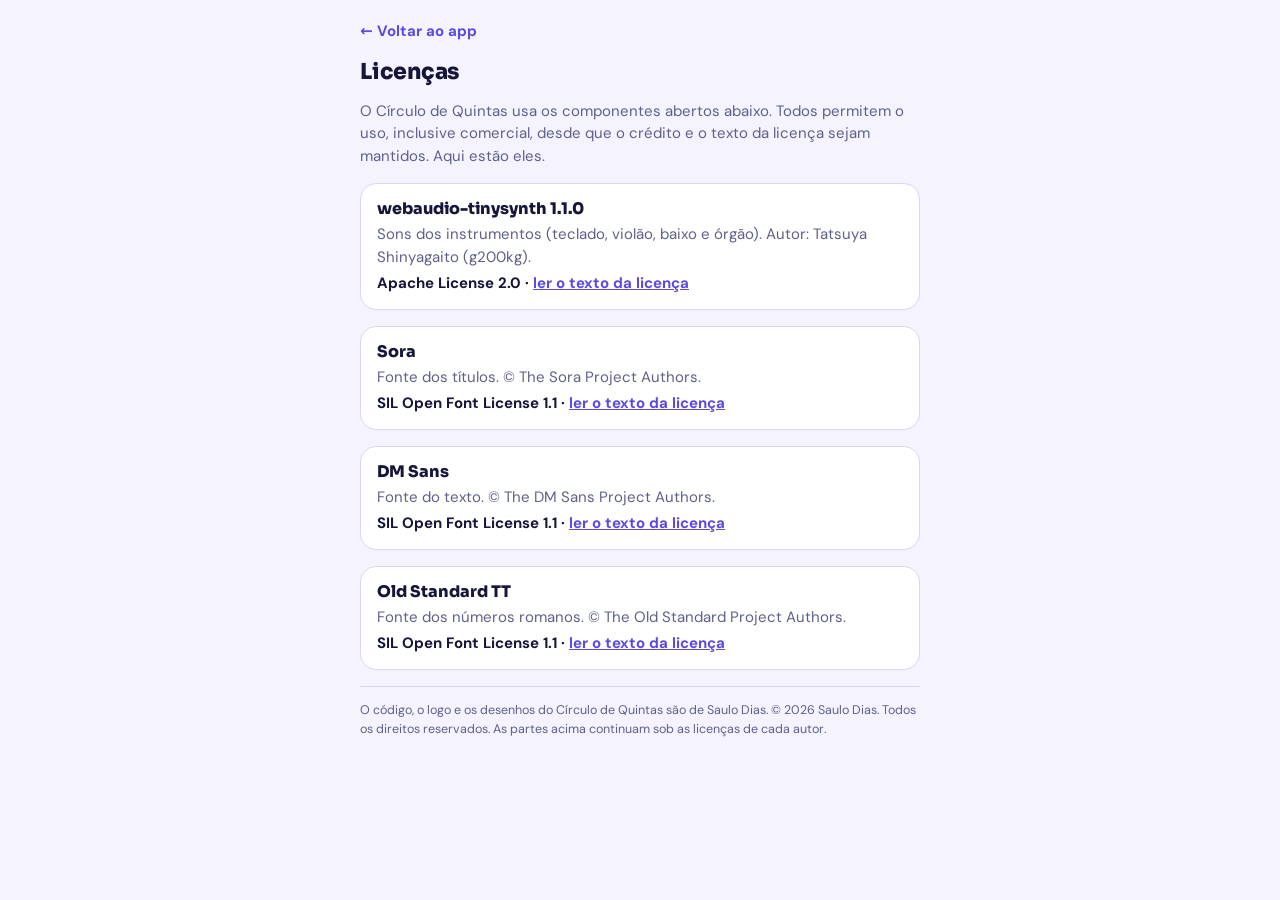
==== licenses/index.html @ 1de30669 "Add files via upload" ====
<!doctype html>
<html lang="pt-BR">
<head>
<meta charset="utf-8">
<meta name="viewport" content="width=device-width, initial-scale=1, viewport-fit=cover">
<title>Licenças · Círculo de Quintas</title>
<meta name="theme-color" content="#f4f3ff" media="(prefers-color-scheme: light)">
<meta name="theme-color" content="#0e0f1f" media="(prefers-color-scheme: dark)">
<link rel="icon" type="image/svg+xml" href="../icons/favicon.svg">
<link rel="stylesheet" href="../assets/fonts/fonts.css">
<style>
:root {
  --bg: #0e0f1f; --surface: #181a30; --line: #2a2e52; --fg: #f2f3ff; --muted: #9a9fc6; --brand: #8b7cff;
  --font-display: "Sora", system-ui, sans-serif; --font-body: "DM Sans", system-ui, sans-serif;
  color-scheme: dark;
}
@media (prefers-color-scheme: light) {
  :root:not([data-theme="dark"]) { --bg: #f4f3ff; --surface: #ffffff; --line: #d9d6f2; --fg: #15163a; --muted: #5d618a; --brand: #5b4ae0; color-scheme: light; }
}
html { padding-top: env(safe-area-inset-top, 0px); padding-bottom: env(safe-area-inset-bottom, 0px); }
body { margin: 0; background: var(--bg); color: var(--fg); font: 15px/1.5 var(--font-body);
  padding: 20px max(16px, env(safe-area-inset-right, 0px)) 40px max(16px, env(safe-area-inset-left, 0px)); }
main { max-width: 560px; margin: 0 auto; display: grid; gap: 16px; }
a { color: var(--brand); }
.back { font-weight: 700; text-decoration: none; }
h1 { font: 800 22px/1.15 var(--font-display); margin: 0; letter-spacing: -.01em; }
p { margin: 0; color: var(--muted); }
.item { background: var(--surface); border: 1px solid var(--line); border-radius: 16px; padding: 14px 16px; display: grid; gap: 4px; }
.item h2 { font: 800 16px var(--font-display); margin: 0; color: var(--fg); }
.item .lic { font-weight: 700; color: var(--fg); }
.foot { font-size: 12.5px; color: var(--muted); border-top: 1px solid var(--line); padding-top: 14px; }
</style>
</head>
<body>
<main>
  <a class="back" href="../index.html">← Voltar ao app</a>
  <h1>Licenças</h1>
  <p>O Círculo de Quintas usa os componentes abertos abaixo. Todos permitem o uso, inclusive comercial, desde que o crédito e o texto da licença sejam mantidos. Aqui estão eles.</p>

  <div class="item">
    <h2>webaudio-tinysynth 1.1.0</h2>
    <p>Sons dos instrumentos (teclado, violão, baixo e órgão). Autor: Tatsuya Shinyagaito (g200kg).</p>
    <p class="lic">Apache License 2.0 · <a href="apache-2.0.txt">ler o texto da licença</a></p>
  </div>

  <div class="item">
    <h2>Sora</h2>
    <p>Fonte dos títulos. © The Sora Project Authors.</p>
    <p class="lic">SIL Open Font License 1.1 · <a href="sora-OFL.txt">ler o texto da licença</a></p>
  </div>

  <div class="item">
    <h2>DM Sans</h2>
    <p>Fonte do texto. © The DM Sans Project Authors.</p>
    <p class="lic">SIL Open Font License 1.1 · <a href="dm-sans-OFL.txt">ler o texto da licença</a></p>
  </div>

  <div class="item">
    <h2>Old Standard TT</h2>
    <p>Fonte dos números romanos. © The Old Standard Project Authors.</p>
    <p class="lic">SIL Open Font License 1.1 · <a href="old-standard-tt-OFL.txt">ler o texto da licença</a></p>
  </div>

  <p class="foot">O código, o logo e os desenhos do Círculo de Quintas são de Saulo Dias. © 2026 Saulo Dias. Todos os direitos reservados. As partes acima continuam sob as licenças de cada autor.</p>
</main>
</body>
</html>
---- assets/fonts/fonts.css ----
/* Fontes locais (licença OFL). Só o subconjunto latino, que cobre o português. */
@font-face { font-family: 'DM Sans'; font-style: normal; font-weight: 400 700; font-display: swap; src: url('dm-sans-400.woff2') format('woff2'); unicode-range: U+0000-00FF, U+0131, U+0152-0153, U+02BB-02BC, U+02C6, U+02DA, U+02DC, U+0304, U+0308, U+0329, U+2000-206F, U+20AC, U+2122, U+2191, U+2193, U+2212, U+2215, U+FEFF, U+FFFD; }
@font-face { font-family: 'Sora'; font-style: normal; font-weight: 600 800; font-display: swap; src: url('sora-600.woff2') format('woff2'); unicode-range: U+0000-00FF, U+0131, U+0152-0153, U+02BB-02BC, U+02C6, U+02DA, U+02DC, U+0304, U+0308, U+0329, U+2000-206F, U+20AC, U+2122, U+2191, U+2193, U+2212, U+2215, U+FEFF, U+FFFD; }
@font-face { font-family: 'Old Standard TT'; font-style: normal; font-weight: 700; font-display: swap; src: url('old-standard-tt-700.woff2') format('woff2'); unicode-range: U+0000-00FF, U+0131, U+0152-0153, U+02BB-02BC, U+02C6, U+02DA, U+02DC, U+0304, U+0308, U+0329, U+2000-206F, U+20AC, U+2122, U+2191, U+2193, U+2212, U+2215, U+FEFF, U+FFFD; }
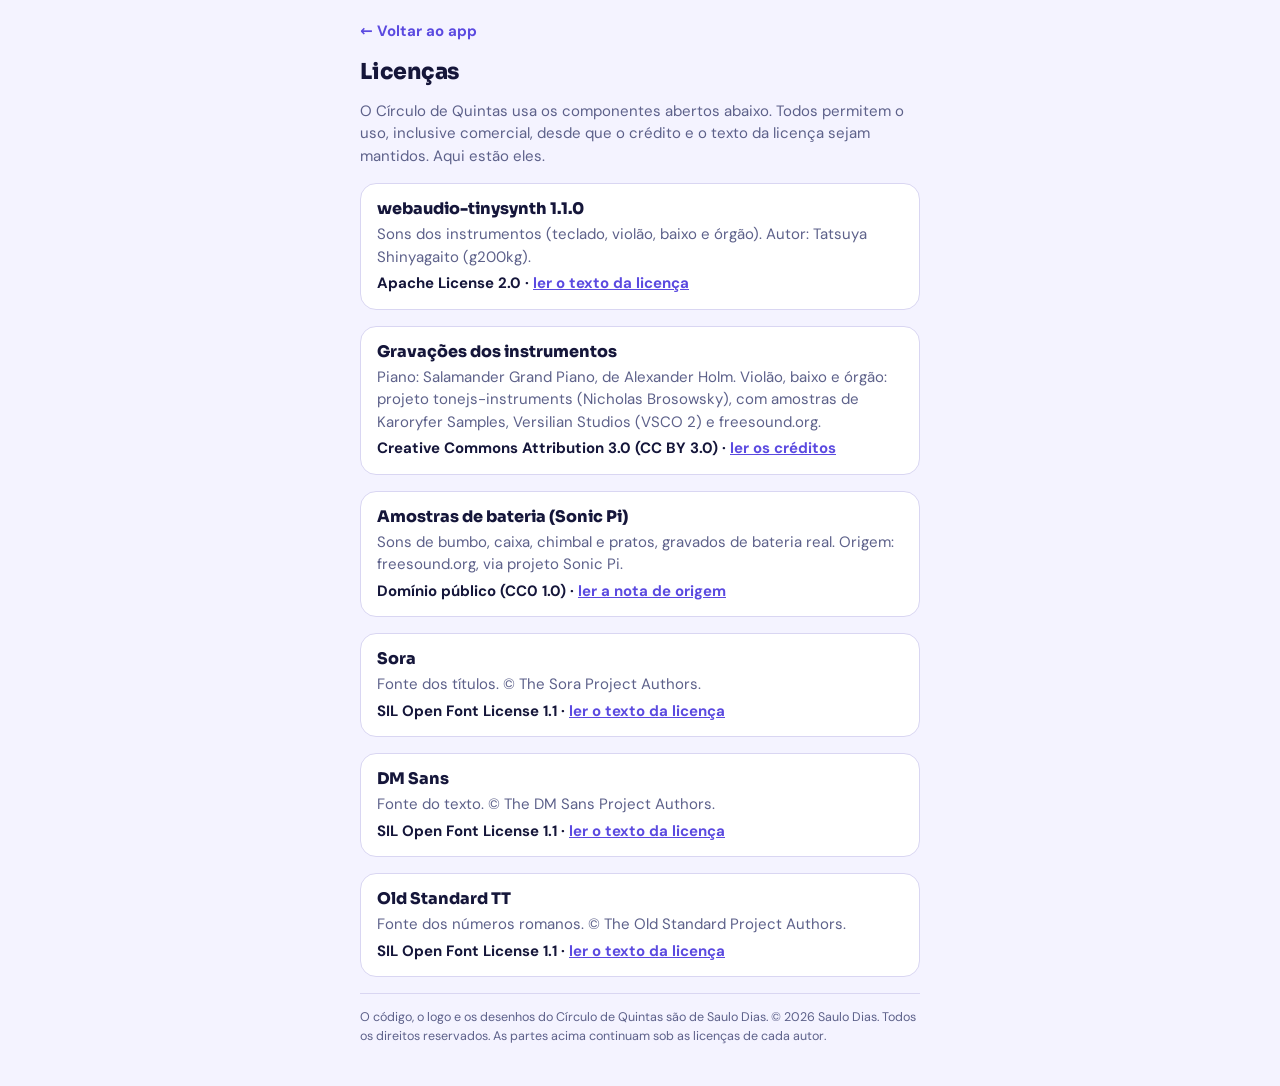
==== commit dedbb20e: "Add files via upload" ====
--- a/licenses/index.html
+++ b/licenses/index.html
@@ -44,6 +44,18 @@
   </div>
 
   <div class="item">
+    <h2>Gravações dos instrumentos</h2>
+    <p>Piano: Salamander Grand Piano, de Alexander Holm. Violão, baixo e órgão: projeto tonejs-instruments (Nicholas Brosowsky), com amostras de Karoryfer Samples, Versilian Studios (VSCO 2) e freesound.org.</p>
+    <p class="lic">Creative Commons Attribution 3.0 (CC BY 3.0) · <a href="../samples/LICENSE.txt">ler os créditos</a></p>
+  </div>
+
+  <div class="item">
+    <h2>Amostras de bateria (Sonic Pi)</h2>
+    <p>Sons de bumbo, caixa, chimbal e pratos, gravados de bateria real. Origem: freesound.org, via projeto Sonic Pi.</p>
+    <p class="lic">Domínio público (CC0 1.0) · <a href="../drums/LICENSE.txt">ler a nota de origem</a></p>
+  </div>
+
+  <div class="item">
     <h2>Sora</h2>
     <p>Fonte dos títulos. © The Sora Project Authors.</p>
     <p class="lic">SIL Open Font License 1.1 · <a href="sora-OFL.txt">ler o texto da licença</a></p>
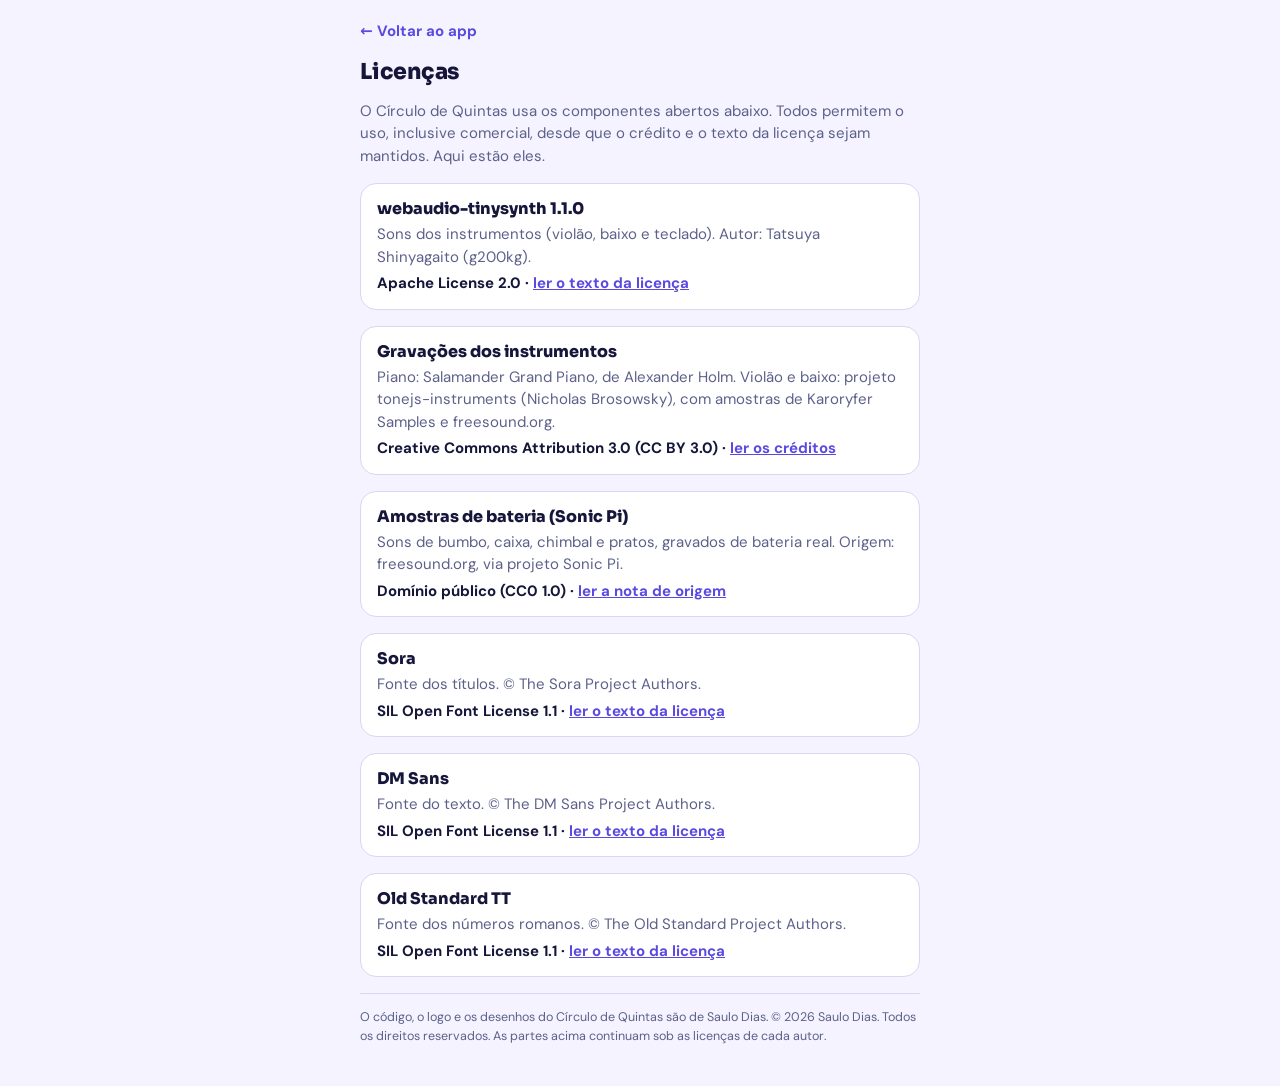
==== commit 70280c56: "Add files via upload" ====
--- a/licenses/index.html
+++ b/licenses/index.html
@@ -39,13 +39,13 @@
 
   <div class="item">
     <h2>webaudio-tinysynth 1.1.0</h2>
-    <p>Sons dos instrumentos (teclado, violão, baixo e órgão). Autor: Tatsuya Shinyagaito (g200kg).</p>
+    <p>Sons dos instrumentos (violão, baixo e teclado). Autor: Tatsuya Shinyagaito (g200kg).</p>
     <p class="lic">Apache License 2.0 · <a href="apache-2.0.txt">ler o texto da licença</a></p>
   </div>
 
   <div class="item">
     <h2>Gravações dos instrumentos</h2>
-    <p>Piano: Salamander Grand Piano, de Alexander Holm. Violão, baixo e órgão: projeto tonejs-instruments (Nicholas Brosowsky), com amostras de Karoryfer Samples, Versilian Studios (VSCO 2) e freesound.org.</p>
+    <p>Piano: Salamander Grand Piano, de Alexander Holm. Violão e baixo: projeto tonejs-instruments (Nicholas Brosowsky), com amostras de Karoryfer Samples e freesound.org.</p>
     <p class="lic">Creative Commons Attribution 3.0 (CC BY 3.0) · <a href="../samples/LICENSE.txt">ler os créditos</a></p>
   </div>
 
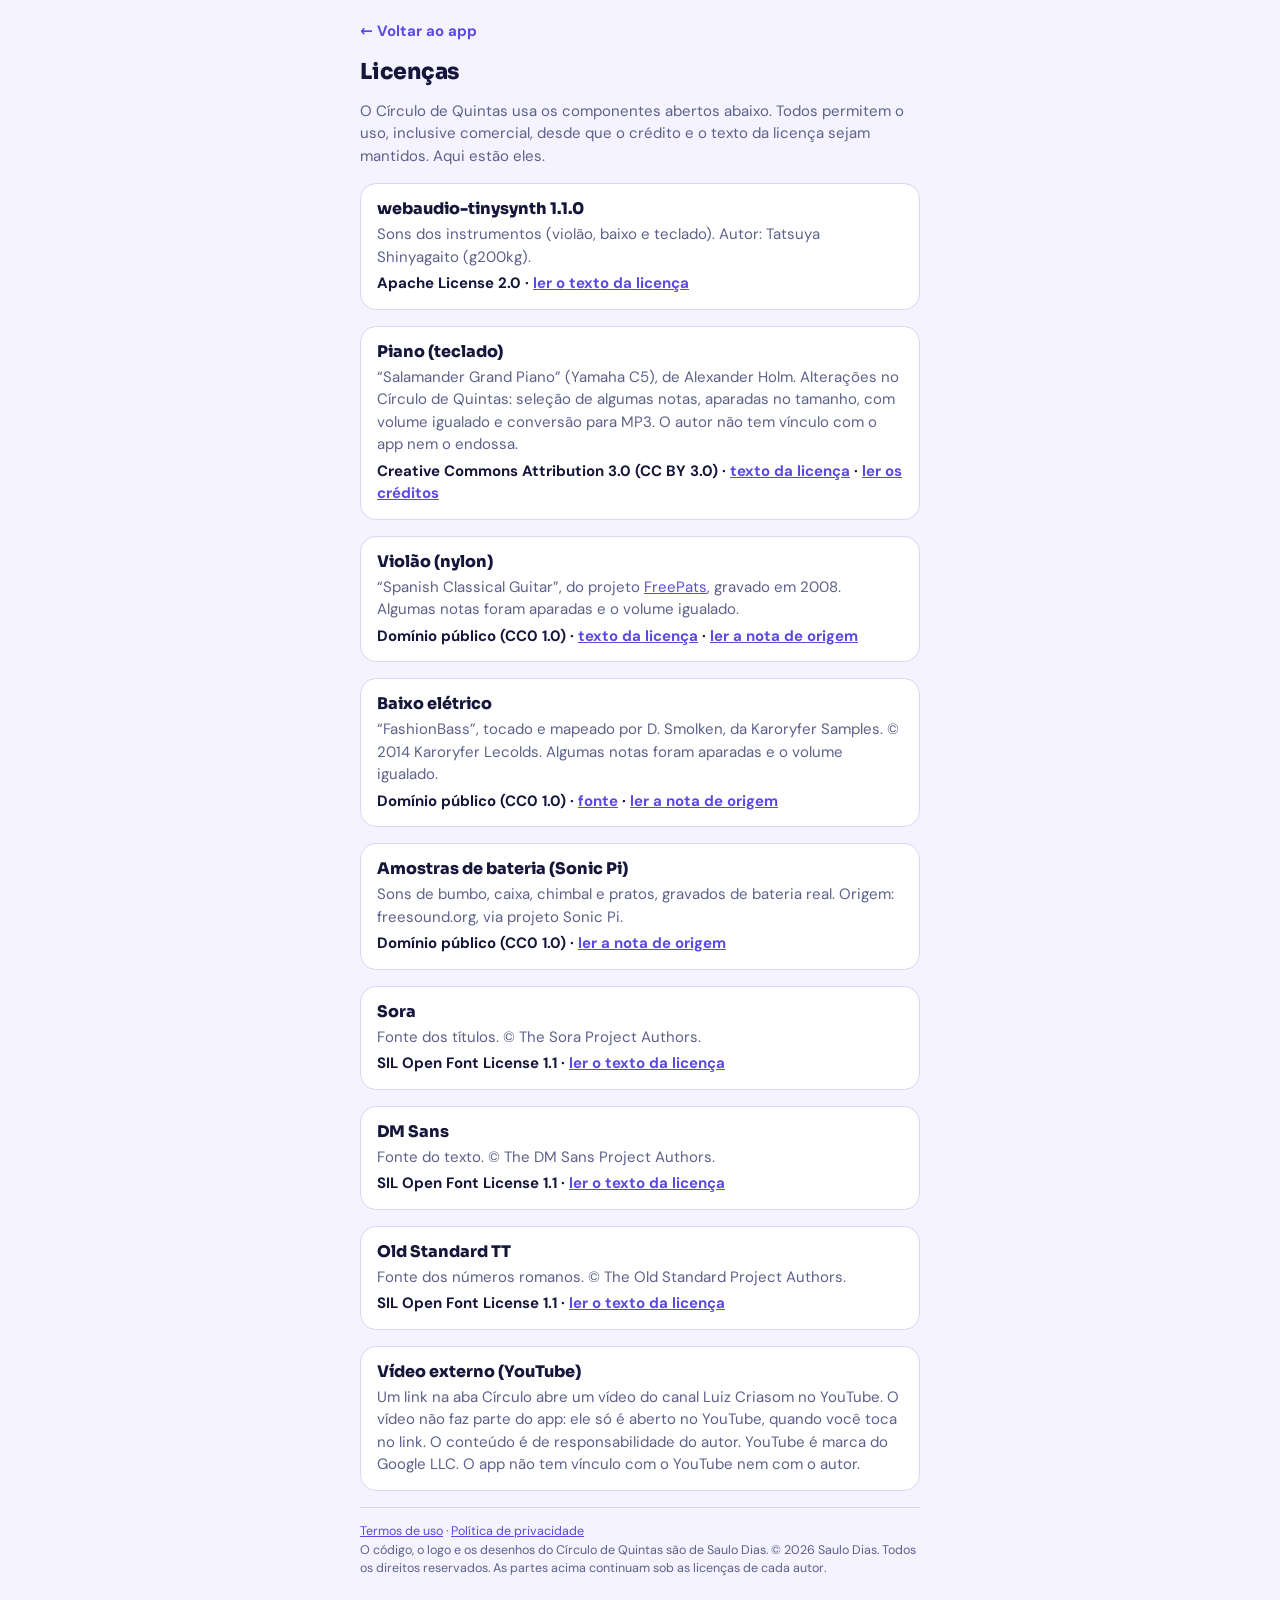
==== commit 84688f81: "Alterando sons para sons que possam ser usados comercialmente" ====
--- a/licenses/index.html
+++ b/licenses/index.html
@@ -44,9 +44,21 @@
   </div>
 
   <div class="item">
-    <h2>Gravações dos instrumentos</h2>
-    <p>Piano: Salamander Grand Piano, de Alexander Holm. Violão e baixo: projeto tonejs-instruments (Nicholas Brosowsky), com amostras de Karoryfer Samples e freesound.org.</p>
-    <p class="lic">Creative Commons Attribution 3.0 (CC BY 3.0) · <a href="../samples/LICENSE.txt">ler os créditos</a></p>
+    <h2>Piano (teclado)</h2>
+    <p>“Salamander Grand Piano” (Yamaha C5), de Alexander Holm. Alterações no Círculo de Quintas: seleção de algumas notas, aparadas no tamanho, com volume igualado e conversão para MP3. O autor não tem vínculo com o app nem o endossa.</p>
+    <p class="lic">Creative Commons Attribution 3.0 (CC BY 3.0) · <a href="https://creativecommons.org/licenses/by/3.0/deed.pt_BR">texto da licença</a> · <a href="../samples/LICENSE.txt">ler os créditos</a></p>
+  </div>
+
+  <div class="item">
+    <h2>Violão (nylon)</h2>
+    <p>“Spanish Classical Guitar”, do projeto <a href="https://freepats.zenvoid.org/Guitar/acoustic-guitar.html">FreePats</a>, gravado em 2008. Algumas notas foram aparadas e o volume igualado.</p>
+    <p class="lic">Domínio público (CC0 1.0) · <a href="https://creativecommons.org/publicdomain/zero/1.0/deed.pt_BR">texto da licença</a> · <a href="../samples/LICENSE.txt">ler a nota de origem</a></p>
+  </div>
+
+  <div class="item">
+    <h2>Baixo elétrico</h2>
+    <p>“FashionBass”, tocado e mapeado por D. Smolken, da Karoryfer Samples. © 2014 Karoryfer Lecolds. Algumas notas foram aparadas e o volume igualado.</p>
+    <p class="lic">Domínio público (CC0 1.0) · <a href="https://github.com/sfzinstruments/karoryfer.fashionbass">fonte</a> · <a href="../samples/LICENSE.txt">ler a nota de origem</a></p>
   </div>
 
   <div class="item">
@@ -73,7 +85,12 @@
     <p class="lic">SIL Open Font License 1.1 · <a href="old-standard-tt-OFL.txt">ler o texto da licença</a></p>
   </div>
 
-  <p class="foot">O código, o logo e os desenhos do Círculo de Quintas são de Saulo Dias. © 2026 Saulo Dias. Todos os direitos reservados. As partes acima continuam sob as licenças de cada autor.</p>
+  <div class="item">
+    <h2>Vídeo externo (YouTube)</h2>
+    <p>Um link na aba Círculo abre um vídeo do canal Luiz Criasom no YouTube. O vídeo não faz parte do app: ele só é aberto no YouTube, quando você toca no link. O conteúdo é de responsabilidade do autor. YouTube é marca do Google LLC. O app não tem vínculo com o YouTube nem com o autor.</p>
+  </div>
+
+  <p class="foot"><a href="../termos/index.html">Termos de uso</a> · <a href="../privacidade/index.html">Política de privacidade</a><br>O código, o logo e os desenhos do Círculo de Quintas são de Saulo Dias. © 2026 Saulo Dias. Todos os direitos reservados. As partes acima continuam sob as licenças de cada autor.</p>
 </main>
 </body>
 </html>
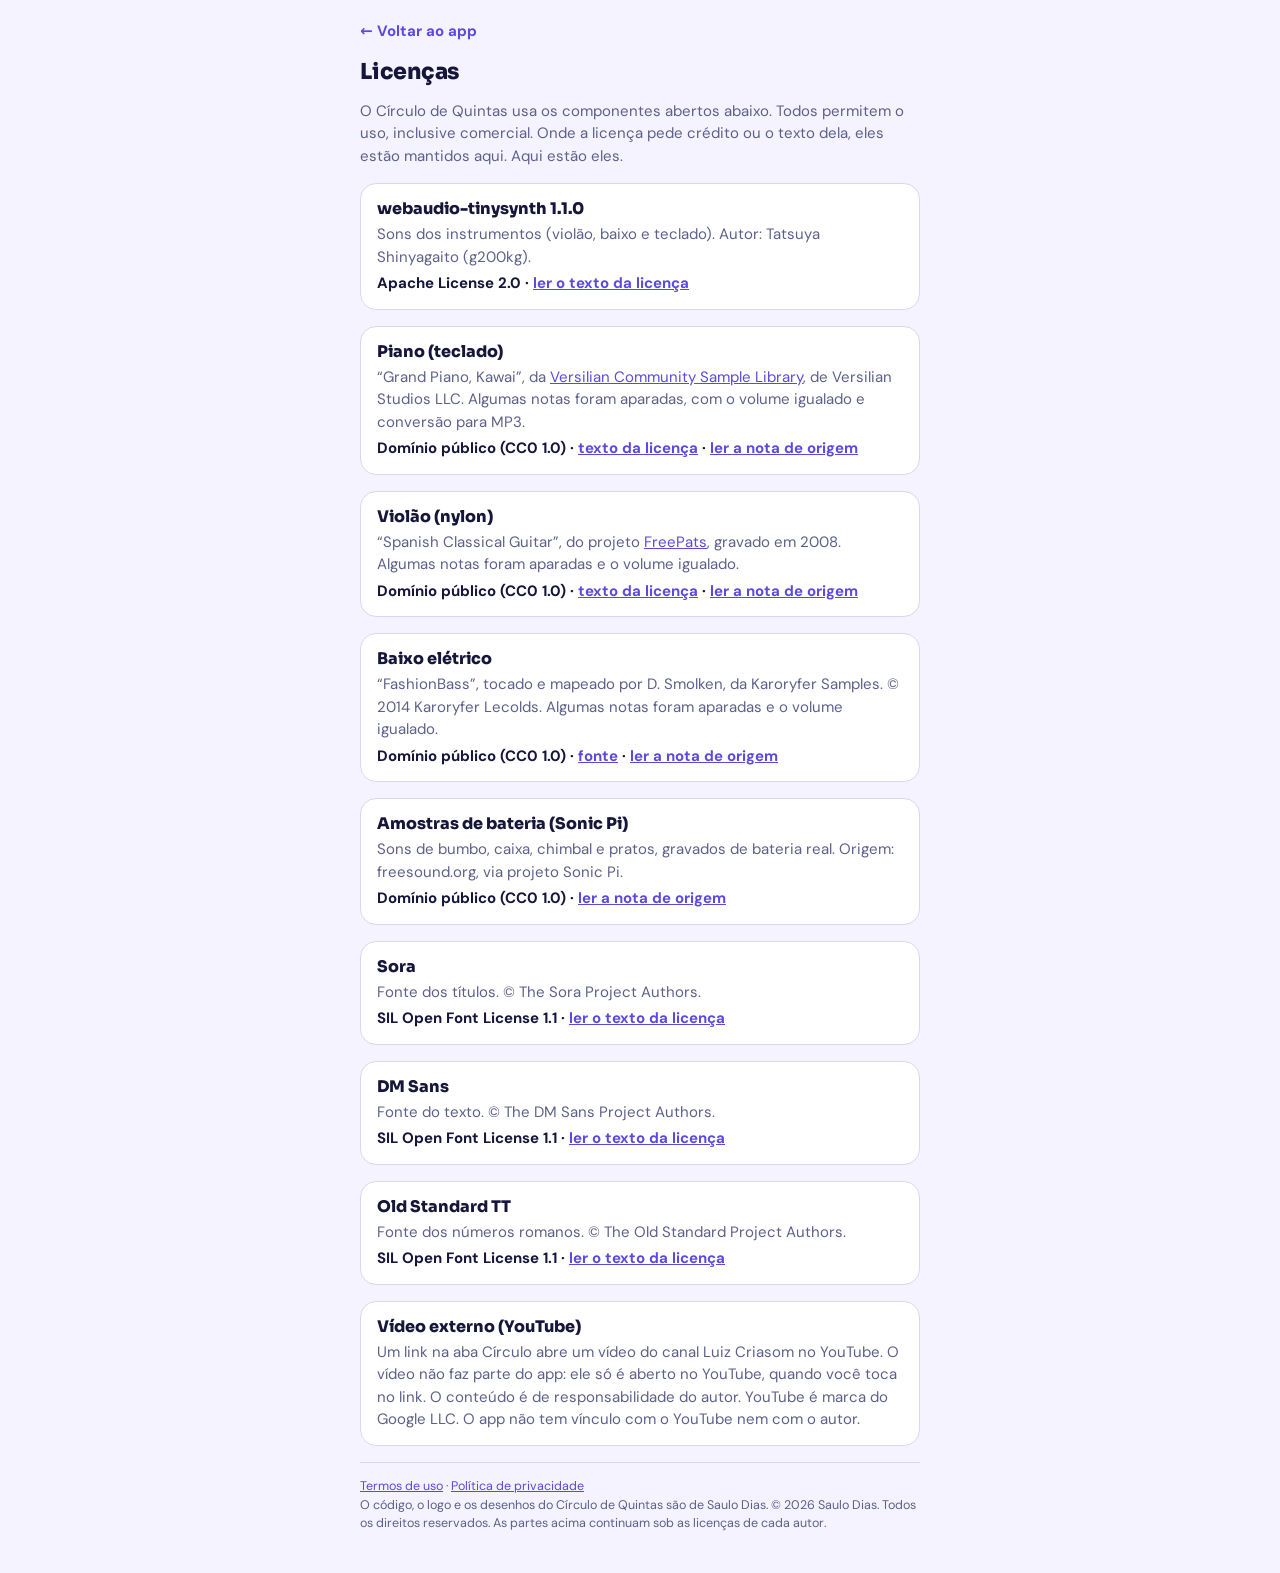
==== commit 923175e4: "Retirando piano e colocando um versão pública" ====
--- a/licenses/index.html
+++ b/licenses/index.html
@@ -35,7 +35,7 @@
 <main>
   <a class="back" href="../index.html">← Voltar ao app</a>
   <h1>Licenças</h1>
-  <p>O Círculo de Quintas usa os componentes abertos abaixo. Todos permitem o uso, inclusive comercial, desde que o crédito e o texto da licença sejam mantidos. Aqui estão eles.</p>
+  <p>O Círculo de Quintas usa os componentes abertos abaixo. Todos permitem o uso, inclusive comercial. Onde a licença pede crédito ou o texto dela, eles estão mantidos aqui. Aqui estão eles.</p>
 
   <div class="item">
     <h2>webaudio-tinysynth 1.1.0</h2>
@@ -45,8 +45,8 @@
 
   <div class="item">
     <h2>Piano (teclado)</h2>
-    <p>“Salamander Grand Piano” (Yamaha C5), de Alexander Holm. Alterações no Círculo de Quintas: seleção de algumas notas, aparadas no tamanho, com volume igualado e conversão para MP3. O autor não tem vínculo com o app nem o endossa.</p>
-    <p class="lic">Creative Commons Attribution 3.0 (CC BY 3.0) · <a href="https://creativecommons.org/licenses/by/3.0/deed.pt_BR">texto da licença</a> · <a href="../samples/LICENSE.txt">ler os créditos</a></p>
+    <p>“Grand Piano, Kawai”, da <a href="https://github.com/sgossner/VCSL">Versilian Community Sample Library</a>, de Versilian Studios LLC. Algumas notas foram aparadas, com o volume igualado e conversão para MP3.</p>
+    <p class="lic">Domínio público (CC0 1.0) · <a href="https://creativecommons.org/publicdomain/zero/1.0/deed.pt_BR">texto da licença</a> · <a href="../samples/LICENSE.txt">ler a nota de origem</a></p>
   </div>
 
   <div class="item">
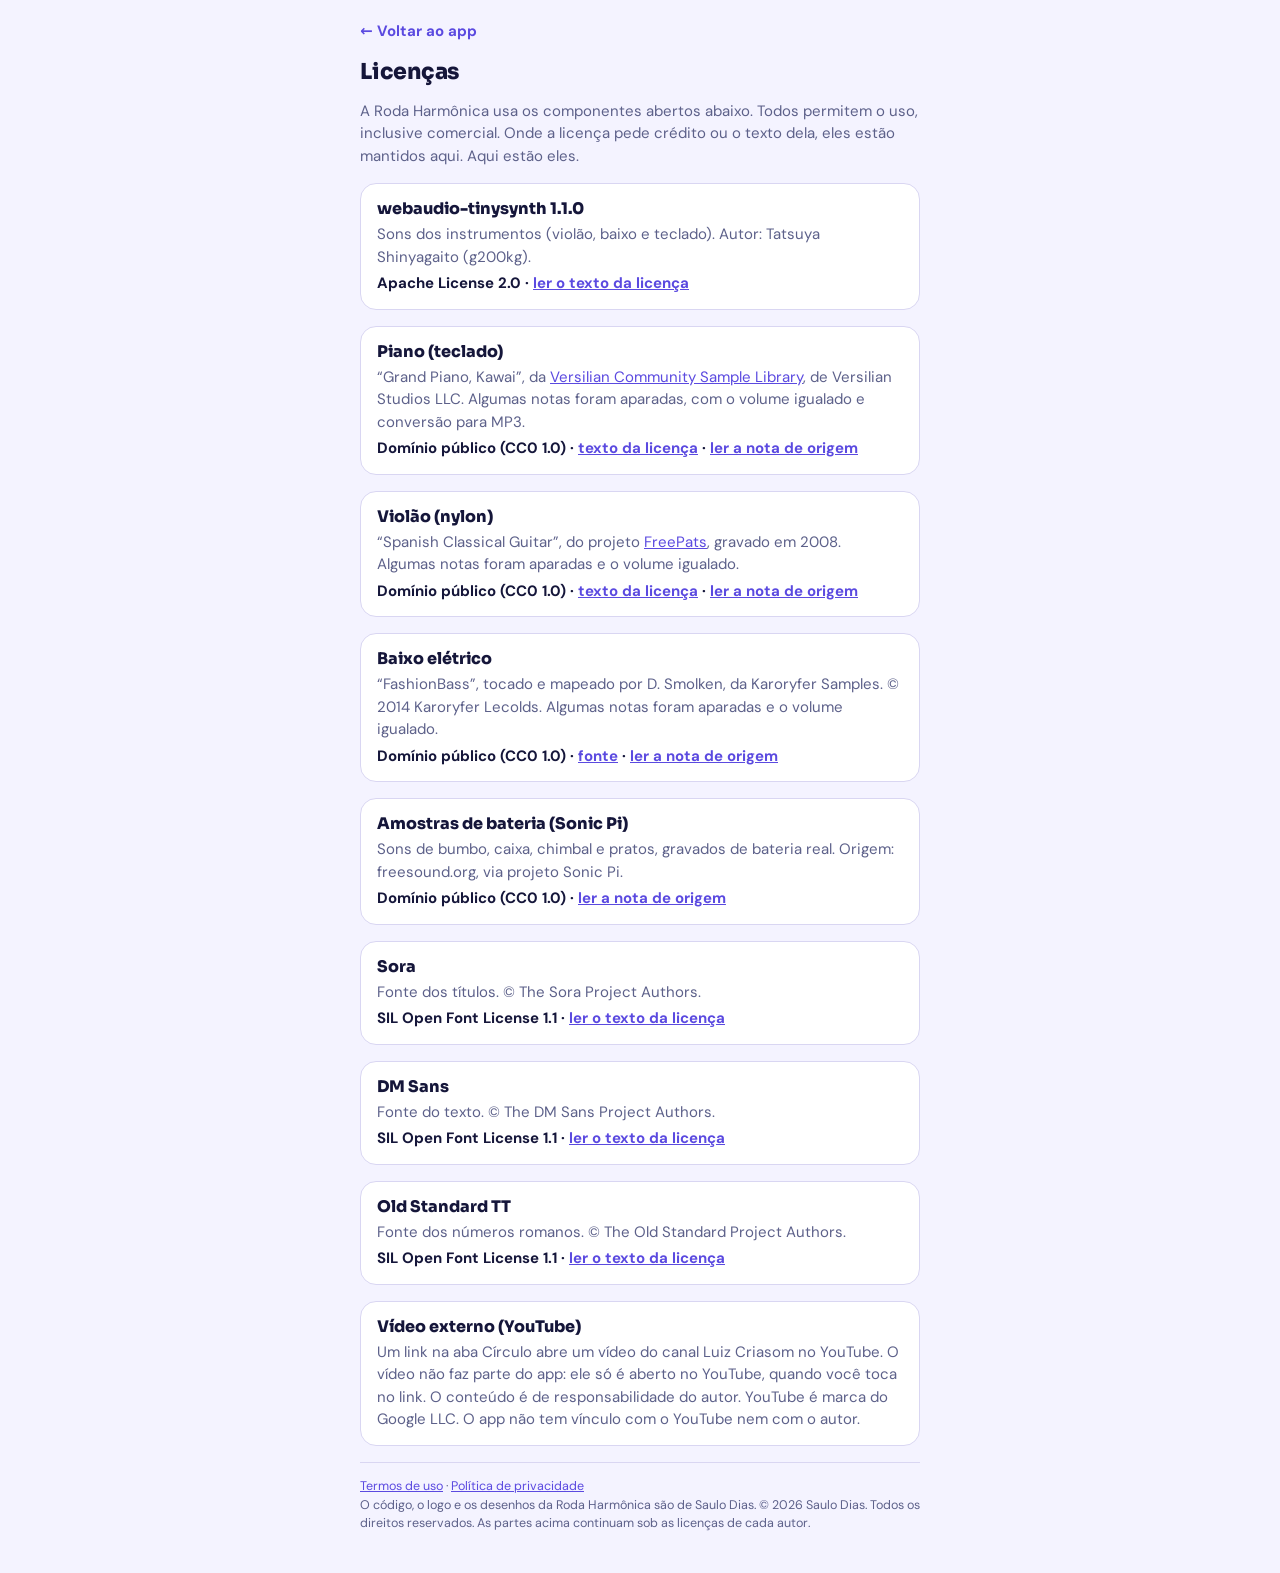
==== commit d8b5b2cb: "Alterando o nome do App" ====
--- a/licenses/index.html
+++ b/licenses/index.html
@@ -3,7 +3,7 @@
 <head>
 <meta charset="utf-8">
 <meta name="viewport" content="width=device-width, initial-scale=1, viewport-fit=cover">
-<title>Licenças · Círculo de Quintas</title>
+<title>Licenças · Roda Harmônica</title>
 <meta name="theme-color" content="#f4f3ff" media="(prefers-color-scheme: light)">
 <meta name="theme-color" content="#0e0f1f" media="(prefers-color-scheme: dark)">
 <link rel="icon" type="image/svg+xml" href="../icons/favicon.svg">
@@ -35,7 +35,7 @@
 <main>
   <a class="back" href="../index.html">← Voltar ao app</a>
   <h1>Licenças</h1>
-  <p>O Círculo de Quintas usa os componentes abertos abaixo. Todos permitem o uso, inclusive comercial. Onde a licença pede crédito ou o texto dela, eles estão mantidos aqui. Aqui estão eles.</p>
+  <p>A Roda Harmônica usa os componentes abertos abaixo. Todos permitem o uso, inclusive comercial. Onde a licença pede crédito ou o texto dela, eles estão mantidos aqui. Aqui estão eles.</p>
 
   <div class="item">
     <h2>webaudio-tinysynth 1.1.0</h2>
@@ -90,7 +90,7 @@
     <p>Um link na aba Círculo abre um vídeo do canal Luiz Criasom no YouTube. O vídeo não faz parte do app: ele só é aberto no YouTube, quando você toca no link. O conteúdo é de responsabilidade do autor. YouTube é marca do Google LLC. O app não tem vínculo com o YouTube nem com o autor.</p>
   </div>
 
-  <p class="foot"><a href="../termos/index.html">Termos de uso</a> · <a href="../privacidade/index.html">Política de privacidade</a><br>O código, o logo e os desenhos do Círculo de Quintas são de Saulo Dias. © 2026 Saulo Dias. Todos os direitos reservados. As partes acima continuam sob as licenças de cada autor.</p>
+  <p class="foot"><a href="../termos/index.html">Termos de uso</a> · <a href="../privacidade/index.html">Política de privacidade</a><br>O código, o logo e os desenhos da Roda Harmônica são de Saulo Dias. © 2026 Saulo Dias. Todos os direitos reservados. As partes acima continuam sob as licenças de cada autor.</p>
 </main>
 </body>
 </html>
